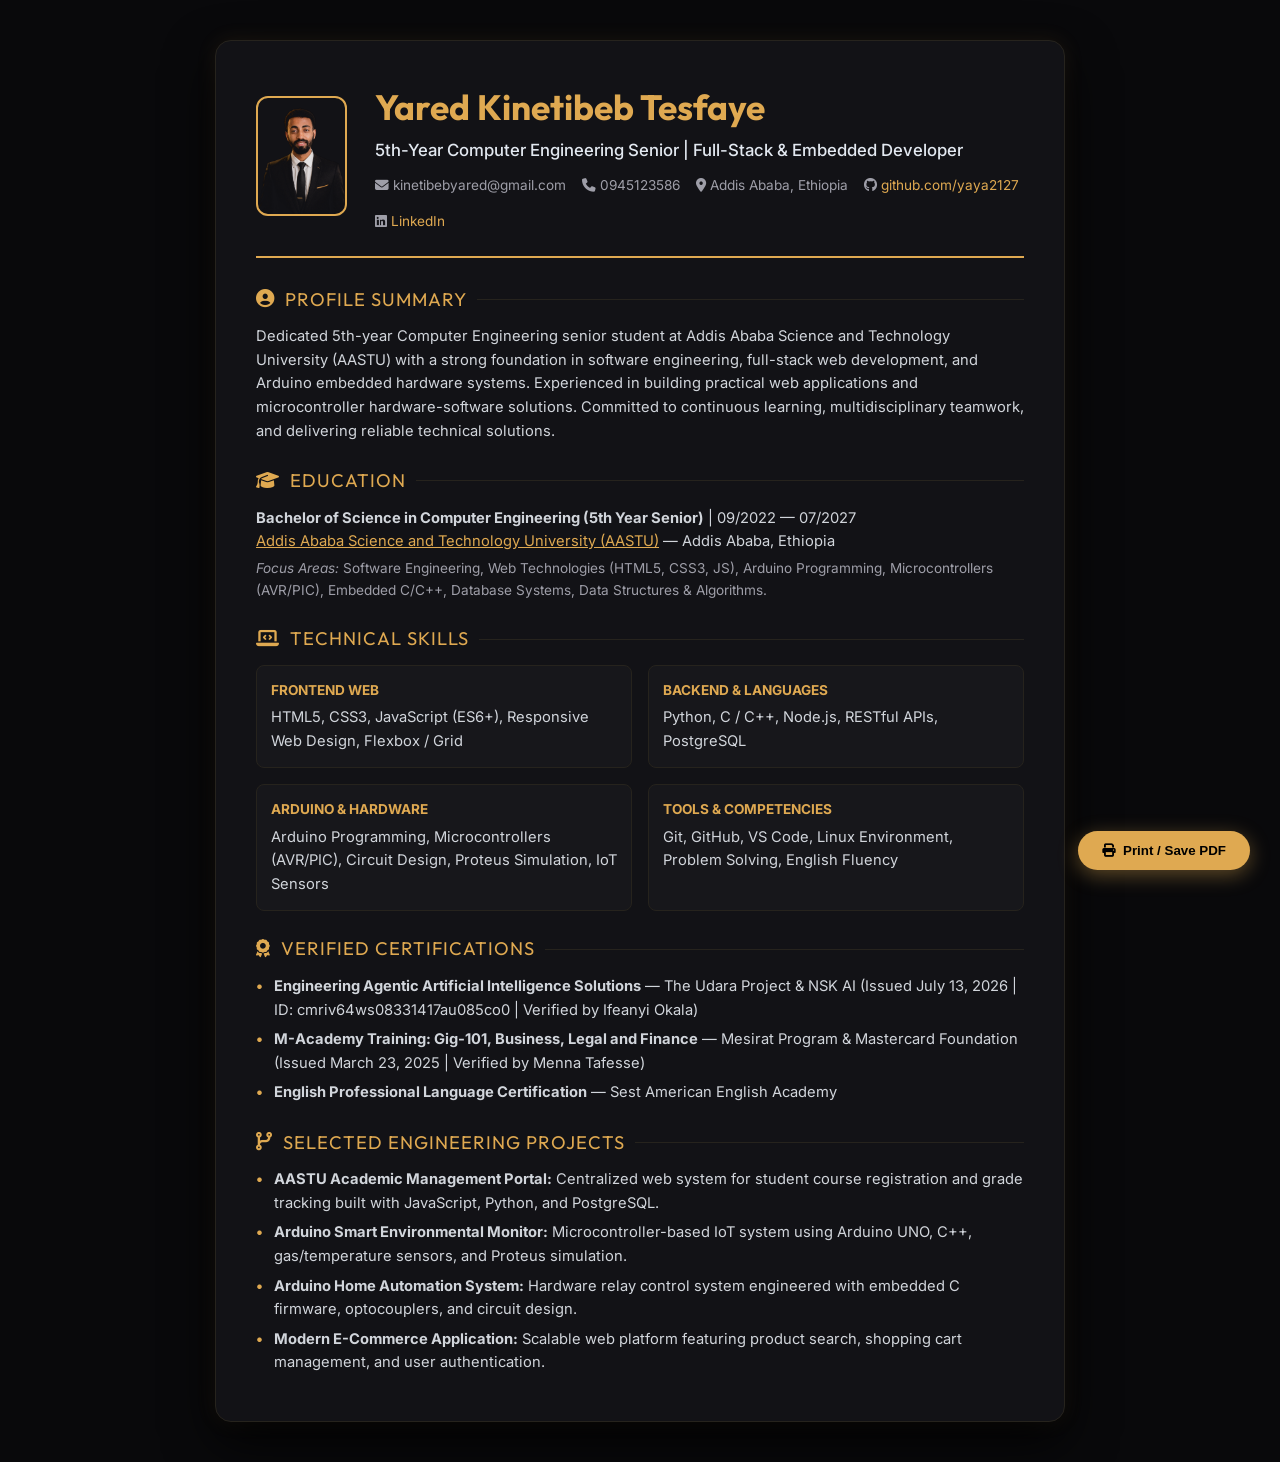
==== assets/docs/Yared_Kinetibeb_CV.html @ 92444320 "Initial commit" ====
<!DOCTYPE html>
<html lang="en">
<head>
  <meta charset="UTF-8">
  <meta name="viewport" content="width=device-width, initial-scale=1.0">
  <title>Curriculum Vitae - Yared Kinetibeb Tesfaye</title>
  <link rel="preconnect" href="https://fonts.googleapis.com">
  <link rel="preconnect" href="https://fonts.gstatic.com" crossorigin>
  <link href="https://fonts.googleapis.com/css2?family=Inter:wght@300;400;500;600;700&family=Outfit:wght@500;600;700;800&display=swap" rel="stylesheet">
  <link rel="stylesheet" href="https://cdnjs.cloudflare.com/ajax/libs/font-awesome/6.5.1/css/all.min.css">
  <style>
    :root {
      --bg: #09090b;
      --card-bg: #121216;
      --gold: #dfa951;
      --gold-dark: #b8860b;
      --text: #f4f4f7;
      --text-muted: #9e9ea8;
      --border: #26231d;
    }
    *, *::before, *::after { box-sizing: border-box; margin: 0; padding: 0; }
    body {
      background: var(--bg);
      color: var(--text);
      font-family: 'Inter', sans-serif;
      line-height: 1.5;
      padding: 40px 20px;
    }
    .cv-container {
      max-width: 850px;
      margin: 0 auto;
      background: var(--card-bg);
      border: 1px solid var(--border);
      border-radius: 16px;
      padding: 40px;
      box-shadow: 0 20px 50px rgba(0,0,0,0.8), 0 0 20px rgba(223,169,81,0.1);
    }
    .header {
      display: flex;
      align-items: center;
      gap: 28px;
      padding-bottom: 24px;
      border-bottom: 2px solid var(--gold);
      margin-bottom: 28px;
    }
    .portrait {
      width: 100px;
      height: 120px;
      border-radius: 12px;
      object-fit: cover;
      border: 2px solid var(--gold);
    }
    .header-info h1 {
      font-family: 'Outfit', sans-serif;
      font-size: 2.2rem;
      color: var(--gold);
      margin-bottom: 4px;
    }
    .header-info h2 {
      font-size: 1.05rem;
      color: #e2e8f0;
      font-weight: 500;
      margin-bottom: 12px;
    }
    .contact-line {
      display: flex;
      flex-wrap: wrap;
      gap: 16px;
      font-size: 0.85rem;
      color: var(--text-muted);
    }
    .contact-line a { color: var(--gold); text-decoration: none; }
    .section-title {
      font-family: 'Outfit', sans-serif;
      font-size: 1.15rem;
      color: var(--gold);
      text-transform: uppercase;
      letter-spacing: 1px;
      margin: 24px 0 12px;
      display: flex;
      align-items: center;
      gap: 10px;
    }
    .section-title::after {
      content: '';
      flex-grow: 1;
      height: 1px;
      background: var(--border);
    }
    p, li { font-size: 0.92rem; color: #d1d5db; line-height: 1.6; }
    ul { list-style: none; }
    ul li { position: relative; padding-left: 18px; margin-bottom: 6px; }
    ul li::before {
      content: '•';
      color: var(--gold);
      position: absolute;
      left: 0;
      font-weight: bold;
    }
    .skills-grid {
      display: grid;
      grid-template-columns: repeat(2, 1fr);
      gap: 16px;
    }
    .skill-box {
      background: rgba(255,255,255,0.02);
      border: 1px solid var(--border);
      border-radius: 8px;
      padding: 14px;
    }
    .skill-box h4 { font-size: 0.85rem; color: var(--gold); margin-bottom: 6px; text-transform: uppercase; }
    .print-btn {
      position: fixed;
      bottom: 30px;
      right: 30px;
      background: var(--gold);
      color: #000;
      font-weight: 700;
      padding: 12px 24px;
      border-radius: 50px;
      border: none;
      cursor: pointer;
      box-shadow: 0 5px 20px rgba(223,169,81,0.4);
      display: flex;
      align-items: center;
      gap: 8px;
    }
    @media print {
      body { background: #fff; color: #000; padding: 0; }
      .cv-container { border: none; box-shadow: none; padding: 0; max-width: 100%; background: #fff; }
      .header-info h1, .section-title, .contact-line a, .skill-box h4 { color: #b8860b !important; }
      p, li { color: #1a202c !important; }
      .print-btn { display: none; }
      .skill-box { border-color: #ddd; background: #f9f9f9; }
    }
  </style>
</head>
<body>

  <button class="print-btn" onclick="window.print()"><i class="fas fa-print"></i> Print / Save PDF</button>

  <div class="cv-container">
    <div class="header">
      <img src="../images/profile.png" alt="Yared Kinetibeb" class="portrait">
      <div class="header-info">
        <h1>Yared Kinetibeb Tesfaye</h1>
        <h2>5th-Year Computer Engineering Senior | Full-Stack & Embedded Developer</h2>
        <div class="contact-line">
          <span><i class="fas fa-envelope"></i> kinetibebyared@gmail.com</span>
          <span><i class="fas fa-phone"></i> 0945123586</span>
          <span><i class="fas fa-map-marker-alt"></i> Addis Ababa, Ethiopia</span>
          <span><i class="fab fa-github"></i> <a href="https://github.com/yaya2127" target="_blank">github.com/yaya2127</a></span>
          <span><i class="fab fa-linkedin"></i> <a href="https://www.linkedin.com/in/yared-kinetibeb-3b788b350/" target="_blank">LinkedIn</a></span>
        </div>
      </div>
    </div>

    <div class="section-title"><i class="fas fa-user-circle"></i> Profile Summary</div>
    <p>
      Dedicated 5th-year Computer Engineering senior student at Addis Ababa Science and Technology University (AASTU) with a strong foundation in software engineering, full-stack web development, and Arduino embedded hardware systems. Experienced in building practical web applications and microcontroller hardware-software solutions. Committed to continuous learning, multidisciplinary teamwork, and delivering reliable technical solutions.
    </p>

    <div class="section-title"><i class="fas fa-graduation-cap"></i> Education</div>
    <p><strong>Bachelor of Science in Computer Engineering (5th Year Senior)</strong> | 09/2022 — 07/2027</p>
    <p><a href="https://www.aastu.edu.et/" target="_blank" style="color:var(--gold);">Addis Ababa Science and Technology University (AASTU)</a> — Addis Ababa, Ethiopia</p>
    <p style="font-size:0.85rem; color:var(--text-muted); margin-top:4px;">
      <em>Focus Areas:</em> Software Engineering, Web Technologies (HTML5, CSS3, JS), Arduino Programming, Microcontrollers (AVR/PIC), Embedded C/C++, Database Systems, Data Structures & Algorithms.
    </p>

    <div class="section-title"><i class="fas fa-laptop-code"></i> Technical Skills</div>
    <div class="skills-grid">
      <div class="skill-box">
        <h4>Frontend Web</h4>
        <p>HTML5, CSS3, JavaScript (ES6+), Responsive Web Design, Flexbox / Grid</p>
      </div>
      <div class="skill-box">
        <h4>Backend & Languages</h4>
        <p>Python, C / C++, Node.js, RESTful APIs, PostgreSQL</p>
      </div>
      <div class="skill-box">
        <h4>Arduino & Hardware</h4>
        <p>Arduino Programming, Microcontrollers (AVR/PIC), Circuit Design, Proteus Simulation, IoT Sensors</p>
      </div>
      <div class="skill-box">
        <h4>Tools & Competencies</h4>
        <p>Git, GitHub, VS Code, Linux Environment, Problem Solving, English Fluency</p>
      </div>
    </div>

    <div class="section-title"><i class="fas fa-award"></i> Verified Certifications</div>
    <ul>
      <li><strong>Engineering Agentic Artificial Intelligence Solutions</strong> — The Udara Project & NSK AI (Issued July 13, 2026 | ID: cmriv64ws08331417au085co0 | Verified by Ifeanyi Okala)</li>
      <li><strong>M-Academy Training: Gig-101, Business, Legal and Finance</strong> — Mesirat Program & Mastercard Foundation (Issued March 23, 2025 | Verified by Menna Tafesse)</li>
      <li><strong>English Professional Language Certification</strong> — Sest American English Academy</li>
    </ul>

    <div class="section-title"><i class="fas fa-code-branch"></i> Selected Engineering Projects</div>
    <ul>
      <li><strong>AASTU Academic Management Portal:</strong> Centralized web system for student course registration and grade tracking built with JavaScript, Python, and PostgreSQL.</li>
      <li><strong>Arduino Smart Environmental Monitor:</strong> Microcontroller-based IoT system using Arduino UNO, C++, gas/temperature sensors, and Proteus simulation.</li>
      <li><strong>Arduino Home Automation System:</strong> Hardware relay control system engineered with embedded C firmware, optocouplers, and circuit design.</li>
      <li><strong>Modern E-Commerce Application:</strong> Scalable web platform featuring product search, shopping cart management, and user authentication.</li>
    </ul>
  </div>

</body>
</html>
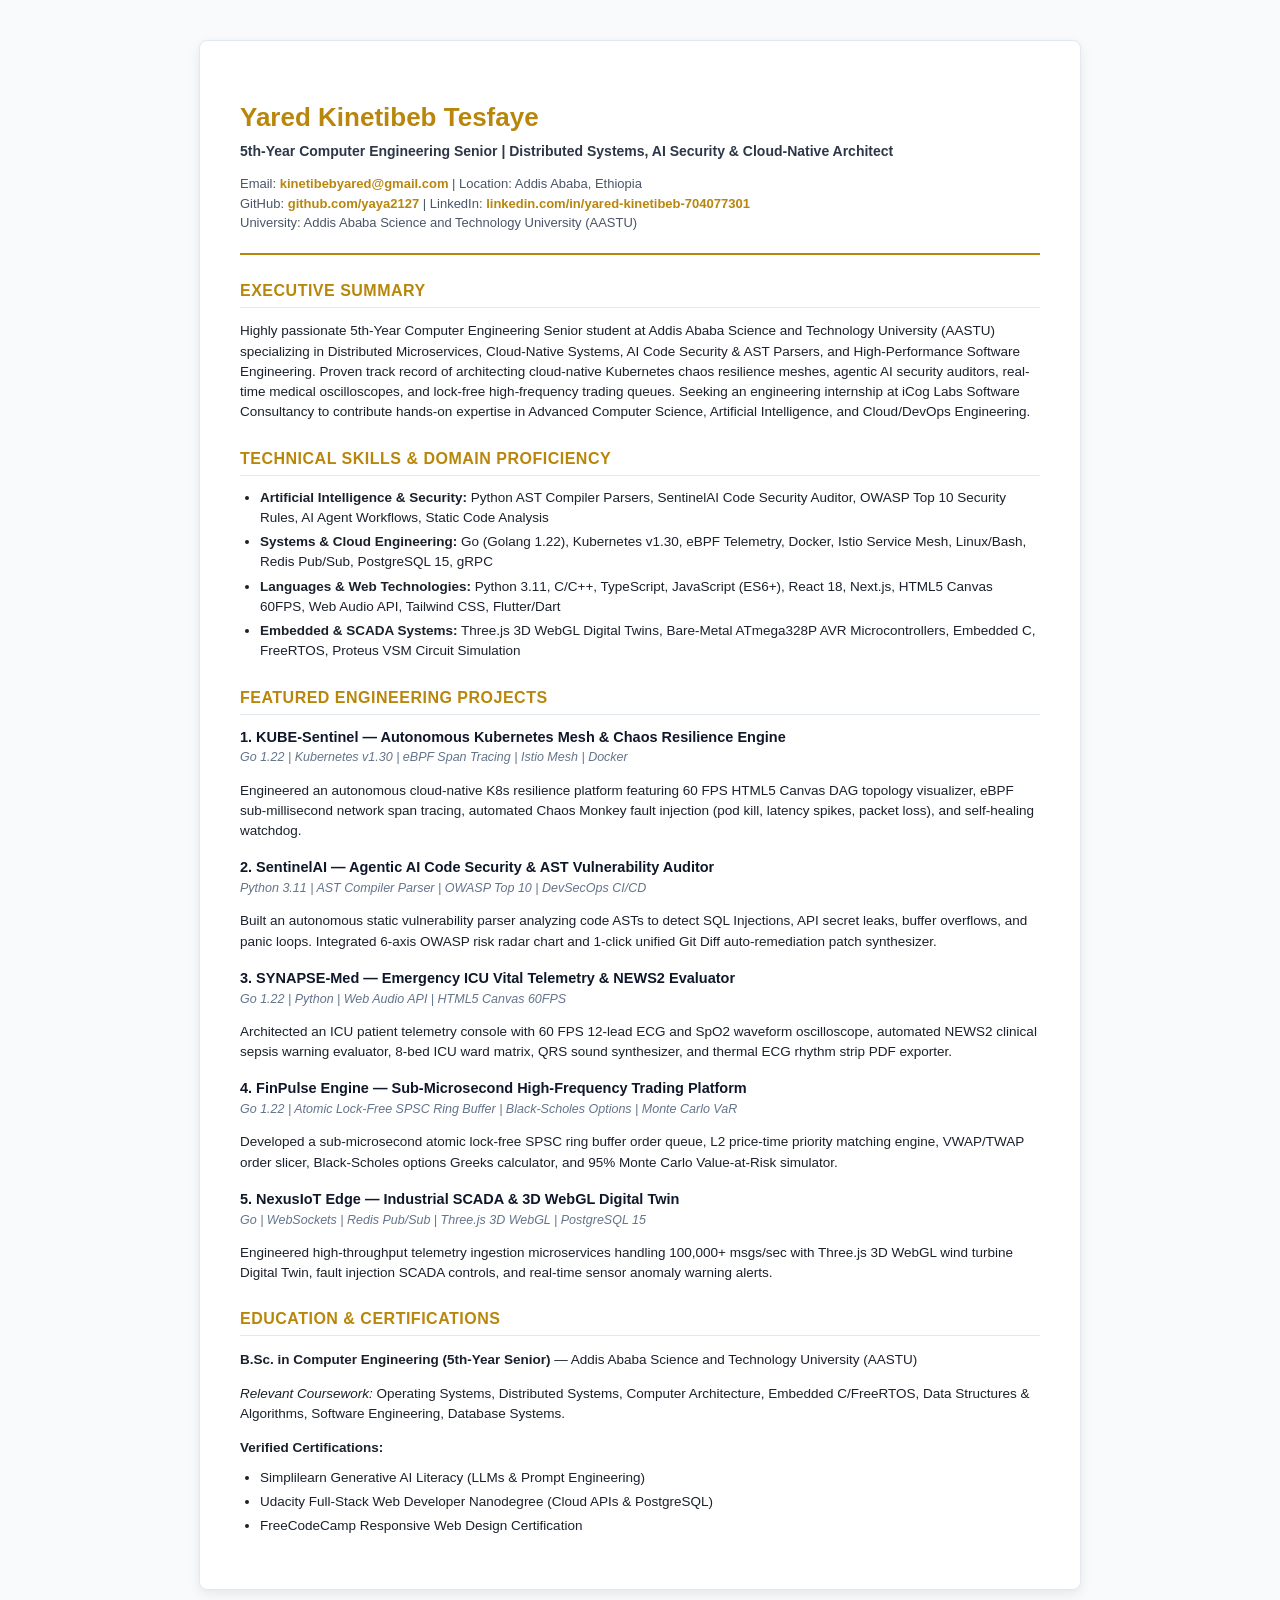
==== commit e9b15326: "feat(cv): update PDF & HTML resume tailored for iCog Labs Software Consultancy internship applicatio" ====
--- a/assets/docs/Yared_Kinetibeb_CV.html
+++ b/assets/docs/Yared_Kinetibeb_CV.html
@@ -2,206 +2,87 @@
 <html lang="en">
 <head>
   <meta charset="UTF-8">
-  <meta name="viewport" content="width=device-width, initial-scale=1.0">
-  <title>Curriculum Vitae - Yared Kinetibeb Tesfaye</title>
-  <link rel="preconnect" href="https://fonts.googleapis.com">
-  <link rel="preconnect" href="https://fonts.gstatic.com" crossorigin>
-  <link href="https://fonts.googleapis.com/css2?family=Inter:wght@300;400;500;600;700&family=Outfit:wght@500;600;700;800&display=swap" rel="stylesheet">
-  <link rel="stylesheet" href="https://cdnjs.cloudflare.com/ajax/libs/font-awesome/6.5.1/css/all.min.css">
+  <title>Yared Kinetibeb Tesfaye — Curriculum Vitae</title>
   <style>
-    :root {
-      --bg: #09090b;
-      --card-bg: #121216;
-      --gold: #dfa951;
-      --gold-dark: #b8860b;
-      --text: #f4f4f7;
-      --text-muted: #9e9ea8;
-      --border: #26231d;
-    }
-    *, *::before, *::after { box-sizing: border-box; margin: 0; padding: 0; }
-    body {
-      background: var(--bg);
-      color: var(--text);
-      font-family: 'Inter', sans-serif;
-      line-height: 1.5;
-      padding: 40px 20px;
-    }
-    .cv-container {
-      max-width: 850px;
-      margin: 0 auto;
-      background: var(--card-bg);
-      border: 1px solid var(--border);
-      border-radius: 16px;
-      padding: 40px;
-      box-shadow: 0 20px 50px rgba(0,0,0,0.8), 0 0 20px rgba(223,169,81,0.1);
-    }
-    .header {
-      display: flex;
-      align-items: center;
-      gap: 28px;
-      padding-bottom: 24px;
-      border-bottom: 2px solid var(--gold);
-      margin-bottom: 28px;
-    }
-    .portrait {
-      width: 100px;
-      height: 120px;
-      border-radius: 12px;
-      object-fit: cover;
-      border: 2px solid var(--gold);
-    }
-    .header-info h1 {
-      font-family: 'Outfit', sans-serif;
-      font-size: 2.2rem;
-      color: var(--gold);
-      margin-bottom: 4px;
-    }
-    .header-info h2 {
-      font-size: 1.05rem;
-      color: #e2e8f0;
-      font-weight: 500;
-      margin-bottom: 12px;
-    }
-    .contact-line {
-      display: flex;
-      flex-wrap: wrap;
-      gap: 16px;
-      font-size: 0.85rem;
-      color: var(--text-muted);
-    }
-    .contact-line a { color: var(--gold); text-decoration: none; }
-    .section-title {
-      font-family: 'Outfit', sans-serif;
-      font-size: 1.15rem;
-      color: var(--gold);
-      text-transform: uppercase;
-      letter-spacing: 1px;
-      margin: 24px 0 12px;
-      display: flex;
-      align-items: center;
-      gap: 10px;
-    }
-    .section-title::after {
-      content: '';
-      flex-grow: 1;
-      height: 1px;
-      background: var(--border);
-    }
-    p, li { font-size: 0.92rem; color: #d1d5db; line-height: 1.6; }
-    ul { list-style: none; }
-    ul li { position: relative; padding-left: 18px; margin-bottom: 6px; }
-    ul li::before {
-      content: '•';
-      color: var(--gold);
-      position: absolute;
-      left: 0;
-      font-weight: bold;
-    }
-    .skills-grid {
-      display: grid;
-      grid-template-columns: repeat(2, 1fr);
-      gap: 16px;
-    }
-    .skill-box {
-      background: rgba(255,255,255,0.02);
-      border: 1px solid var(--border);
-      border-radius: 8px;
-      padding: 14px;
-    }
-    .skill-box h4 { font-size: 0.85rem; color: var(--gold); margin-bottom: 6px; text-transform: uppercase; }
-    .print-btn {
-      position: fixed;
-      bottom: 30px;
-      right: 30px;
-      background: var(--gold);
-      color: #000;
-      font-weight: 700;
-      padding: 12px 24px;
-      border-radius: 50px;
-      border: none;
-      cursor: pointer;
-      box-shadow: 0 5px 20px rgba(223,169,81,0.4);
-      display: flex;
-      align-items: center;
-      gap: 8px;
-    }
-    @media print {
-      body { background: #fff; color: #000; padding: 0; }
-      .cv-container { border: none; box-shadow: none; padding: 0; max-width: 100%; background: #fff; }
-      .header-info h1, .section-title, .contact-line a, .skill-box h4 { color: #b8860b !important; }
-      p, li { color: #1a202c !important; }
-      .print-btn { display: none; }
-      .skill-box { border-color: #ddd; background: #f9f9f9; }
-    }
+    body { font-family: 'Helvetica Neue', Helvetica, Arial, sans-serif; margin: 40px; color: #1a202c; line-height: 1.5; background: #f8fafc; }
+    .cv-container { max-width: 800px; margin: 0 auto; background: #ffffff; padding: 40px; border-radius: 8px; box-shadow: 0 4px 12px rgba(0,0,0,0.08); border: 1px solid #e2e8f0; }
+    h1 { color: #b8860b; margin-bottom: 4px; font-size: 26px; }
+    .subtitle { font-size: 14px; font-weight: bold; color: #2d3748; margin-bottom: 12px; }
+    .contact-info { font-size: 13px; color: #4a5568; margin-bottom: 20px; }
+    .contact-info a { color: #b8860b; text-decoration: none; font-weight: bold; }
+    hr { border: none; height: 2px; background: #b8860b; margin: 20px 0; }
+    h2 { color: #b8860b; font-size: 16px; border-bottom: 1px solid #e2e8f0; padding-bottom: 4px; margin-top: 24px; margin-bottom: 12px; text-transform: uppercase; letter-spacing: 0.5px; }
+    p { font-size: 13.5px; margin-bottom: 10px; }
+    ul { margin: 6px 0 12px 20px; padding: 0; font-size: 13.5px; }
+    li { margin-bottom: 4px; }
+    .project-item { margin-bottom: 16px; }
+    .project-title { font-weight: bold; font-size: 14.5px; color: #0f172a; }
+    .project-tech { font-style: italic; color: #64748b; font-size: 12.5px; }
   </style>
 </head>
 <body>
+  <div class="cv-container">
+    <h1>Yared Kinetibeb Tesfaye</h1>
+    <div class="subtitle">5th-Year Computer Engineering Senior | Distributed Systems, AI Security & Cloud-Native Architect</div>
+    <div class="contact-info">
+      Email: <a href="mailto:kinetibebyared@gmail.com">kinetibebyared@gmail.com</a> | Location: Addis Ababa, Ethiopia<br>
+      GitHub: <a href="https://github.com/yaya2127" target="_blank">github.com/yaya2127</a> | LinkedIn: <a href="https://www.linkedin.com/in/yared-kinetibeb-704077301/" target="_blank">linkedin.com/in/yared-kinetibeb-704077301</a><br>
+      University: Addis Ababa Science and Technology University (AASTU)
+    </div>
+    
+    <hr>
+    
+    <h2>Executive Summary</h2>
+    <p>Highly passionate 5th-Year Computer Engineering Senior student at Addis Ababa Science and Technology University (AASTU) specializing in Distributed Microservices, Cloud-Native Systems, AI Code Security & AST Parsers, and High-Performance Software Engineering. Proven track record of architecting cloud-native Kubernetes chaos resilience meshes, agentic AI security auditors, real-time medical oscilloscopes, and lock-free high-frequency trading queues. Seeking an engineering internship at iCog Labs Software Consultancy to contribute hands-on expertise in Advanced Computer Science, Artificial Intelligence, and Cloud/DevOps Engineering.</p>
+    
+    <h2>Technical Skills & Domain Proficiency</h2>
+    <ul>
+      <li><strong>Artificial Intelligence & Security:</strong> Python AST Compiler Parsers, SentinelAI Code Security Auditor, OWASP Top 10 Security Rules, AI Agent Workflows, Static Code Analysis</li>
+      <li><strong>Systems & Cloud Engineering:</strong> Go (Golang 1.22), Kubernetes v1.30, eBPF Telemetry, Docker, Istio Service Mesh, Linux/Bash, Redis Pub/Sub, PostgreSQL 15, gRPC</li>
+      <li><strong>Languages & Web Technologies:</strong> Python 3.11, C/C++, TypeScript, JavaScript (ES6+), React 18, Next.js, HTML5 Canvas 60FPS, Web Audio API, Tailwind CSS, Flutter/Dart</li>
+      <li><strong>Embedded & SCADA Systems:</strong> Three.js 3D WebGL Digital Twins, Bare-Metal ATmega328P AVR Microcontrollers, Embedded C, FreeRTOS, Proteus VSM Circuit Simulation</li>
+    </ul>
 
-  <button class="print-btn" onclick="window.print()"><i class="fas fa-print"></i> Print / Save PDF</button>
-
-  <div class="cv-container">
-    <div class="header">
-      <img src="../images/profile.png" alt="Yared Kinetibeb" class="portrait">
-      <div class="header-info">
-        <h1>Yared Kinetibeb Tesfaye</h1>
-        <h2>5th-Year Computer Engineering Senior | Full-Stack & Embedded Developer</h2>
-        <div class="contact-line">
-          <span><i class="fas fa-envelope"></i> kinetibebyared@gmail.com</span>
-          <span><i class="fas fa-phone"></i> 0945123586</span>
-          <span><i class="fas fa-map-marker-alt"></i> Addis Ababa, Ethiopia</span>
-          <span><i class="fab fa-github"></i> <a href="https://github.com/yaya2127" target="_blank">github.com/yaya2127</a></span>
-          <span><i class="fab fa-linkedin"></i> <a href="https://www.linkedin.com/in/yared-kinetibeb-3b788b350/" target="_blank">LinkedIn</a></span>
-        </div>
-      </div>
+    <h2>Featured Engineering Projects</h2>
+    <div class="project-item">
+      <div class="project-title">1. KUBE-Sentinel — Autonomous Kubernetes Mesh & Chaos Resilience Engine</div>
+      <div class="project-tech">Go 1.22 | Kubernetes v1.30 | eBPF Span Tracing | Istio Mesh | Docker</div>
+      <p>Engineered an autonomous cloud-native K8s resilience platform featuring 60 FPS HTML5 Canvas DAG topology visualizer, eBPF sub-millisecond network span tracing, automated Chaos Monkey fault injection (pod kill, latency spikes, packet loss), and self-healing watchdog.</p>
     </div>
 
-    <div class="section-title"><i class="fas fa-user-circle"></i> Profile Summary</div>
-    <p>
-      Dedicated 5th-year Computer Engineering senior student at Addis Ababa Science and Technology University (AASTU) with a strong foundation in software engineering, full-stack web development, and Arduino embedded hardware systems. Experienced in building practical web applications and microcontroller hardware-software solutions. Committed to continuous learning, multidisciplinary teamwork, and delivering reliable technical solutions.
-    </p>
-
-    <div class="section-title"><i class="fas fa-graduation-cap"></i> Education</div>
-    <p><strong>Bachelor of Science in Computer Engineering (5th Year Senior)</strong> | 09/2022 — 07/2027</p>
-    <p><a href="https://www.aastu.edu.et/" target="_blank" style="color:var(--gold);">Addis Ababa Science and Technology University (AASTU)</a> — Addis Ababa, Ethiopia</p>
-    <p style="font-size:0.85rem; color:var(--text-muted); margin-top:4px;">
-      <em>Focus Areas:</em> Software Engineering, Web Technologies (HTML5, CSS3, JS), Arduino Programming, Microcontrollers (AVR/PIC), Embedded C/C++, Database Systems, Data Structures & Algorithms.
-    </p>
-
-    <div class="section-title"><i class="fas fa-laptop-code"></i> Technical Skills</div>
-    <div class="skills-grid">
-      <div class="skill-box">
-        <h4>Frontend Web</h4>
-        <p>HTML5, CSS3, JavaScript (ES6+), Responsive Web Design, Flexbox / Grid</p>
-      </div>
-      <div class="skill-box">
-        <h4>Backend & Languages</h4>
-        <p>Python, C / C++, Node.js, RESTful APIs, PostgreSQL</p>
-      </div>
-      <div class="skill-box">
-        <h4>Arduino & Hardware</h4>
-        <p>Arduino Programming, Microcontrollers (AVR/PIC), Circuit Design, Proteus Simulation, IoT Sensors</p>
-      </div>
-      <div class="skill-box">
-        <h4>Tools & Competencies</h4>
-        <p>Git, GitHub, VS Code, Linux Environment, Problem Solving, English Fluency</p>
-      </div>
+    <div class="project-item">
+      <div class="project-title">2. SentinelAI — Agentic AI Code Security & AST Vulnerability Auditor</div>
+      <div class="project-tech">Python 3.11 | AST Compiler Parser | OWASP Top 10 | DevSecOps CI/CD</div>
+      <p>Built an autonomous static vulnerability parser analyzing code ASTs to detect SQL Injections, API secret leaks, buffer overflows, and panic loops. Integrated 6-axis OWASP risk radar chart and 1-click unified Git Diff auto-remediation patch synthesizer.</p>
     </div>
 
-    <div class="section-title"><i class="fas fa-award"></i> Verified Certifications</div>
+    <div class="project-item">
+      <div class="project-title">3. SYNAPSE-Med — Emergency ICU Vital Telemetry & NEWS2 Evaluator</div>
+      <div class="project-tech">Go 1.22 | Python | Web Audio API | HTML5 Canvas 60FPS</div>
+      <p>Architected an ICU patient telemetry console with 60 FPS 12-lead ECG and SpO2 waveform oscilloscope, automated NEWS2 clinical sepsis warning evaluator, 8-bed ICU ward matrix, QRS sound synthesizer, and thermal ECG rhythm strip PDF exporter.</p>
+    </div>
+
+    <div class="project-item">
+      <div class="project-title">4. FinPulse Engine — Sub-Microsecond High-Frequency Trading Platform</div>
+      <div class="project-tech">Go 1.22 | Atomic Lock-Free SPSC Ring Buffer | Black-Scholes Options | Monte Carlo VaR</div>
+      <p>Developed a sub-microsecond atomic lock-free SPSC ring buffer order queue, L2 price-time priority matching engine, VWAP/TWAP order slicer, Black-Scholes options Greeks calculator, and 95% Monte Carlo Value-at-Risk simulator.</p>
+    </div>
+
+    <div class="project-item">
+      <div class="project-title">5. NexusIoT Edge — Industrial SCADA & 3D WebGL Digital Twin</div>
+      <div class="project-tech">Go | WebSockets | Redis Pub/Sub | Three.js 3D WebGL | PostgreSQL 15</div>
+      <p>Engineered high-throughput telemetry ingestion microservices handling 100,000+ msgs/sec with Three.js 3D WebGL wind turbine Digital Twin, fault injection SCADA controls, and real-time sensor anomaly warning alerts.</p>
+    </div>
+
+    <h2>Education & Certifications</h2>
+    <p><strong>B.Sc. in Computer Engineering (5th-Year Senior)</strong> — Addis Ababa Science and Technology University (AASTU)</p>
+    <p><em>Relevant Coursework:</em> Operating Systems, Distributed Systems, Computer Architecture, Embedded C/FreeRTOS, Data Structures & Algorithms, Software Engineering, Database Systems.</p>
+    <p><strong>Verified Certifications:</strong></p>
     <ul>
-      <li><strong>Engineering Agentic Artificial Intelligence Solutions</strong> — The Udara Project & NSK AI (Issued July 13, 2026 | ID: cmriv64ws08331417au085co0 | Verified by Ifeanyi Okala)</li>
-      <li><strong>M-Academy Training: Gig-101, Business, Legal and Finance</strong> — Mesirat Program & Mastercard Foundation (Issued March 23, 2025 | Verified by Menna Tafesse)</li>
-      <li><strong>English Professional Language Certification</strong> — Sest American English Academy</li>
-    </ul>
-
-    <div class="section-title"><i class="fas fa-code-branch"></i> Selected Engineering Projects</div>
-    <ul>
-      <li><strong>AASTU Academic Management Portal:</strong> Centralized web system for student course registration and grade tracking built with JavaScript, Python, and PostgreSQL.</li>
-      <li><strong>Arduino Smart Environmental Monitor:</strong> Microcontroller-based IoT system using Arduino UNO, C++, gas/temperature sensors, and Proteus simulation.</li>
-      <li><strong>Arduino Home Automation System:</strong> Hardware relay control system engineered with embedded C firmware, optocouplers, and circuit design.</li>
-      <li><strong>Modern E-Commerce Application:</strong> Scalable web platform featuring product search, shopping cart management, and user authentication.</li>
+      <li>Simplilearn Generative AI Literacy (LLMs & Prompt Engineering)</li>
+      <li>Udacity Full-Stack Web Developer Nanodegree (Cloud APIs & PostgreSQL)</li>
+      <li>FreeCodeCamp Responsive Web Design Certification</li>
     </ul>
   </div>
-
 </body>
 </html>
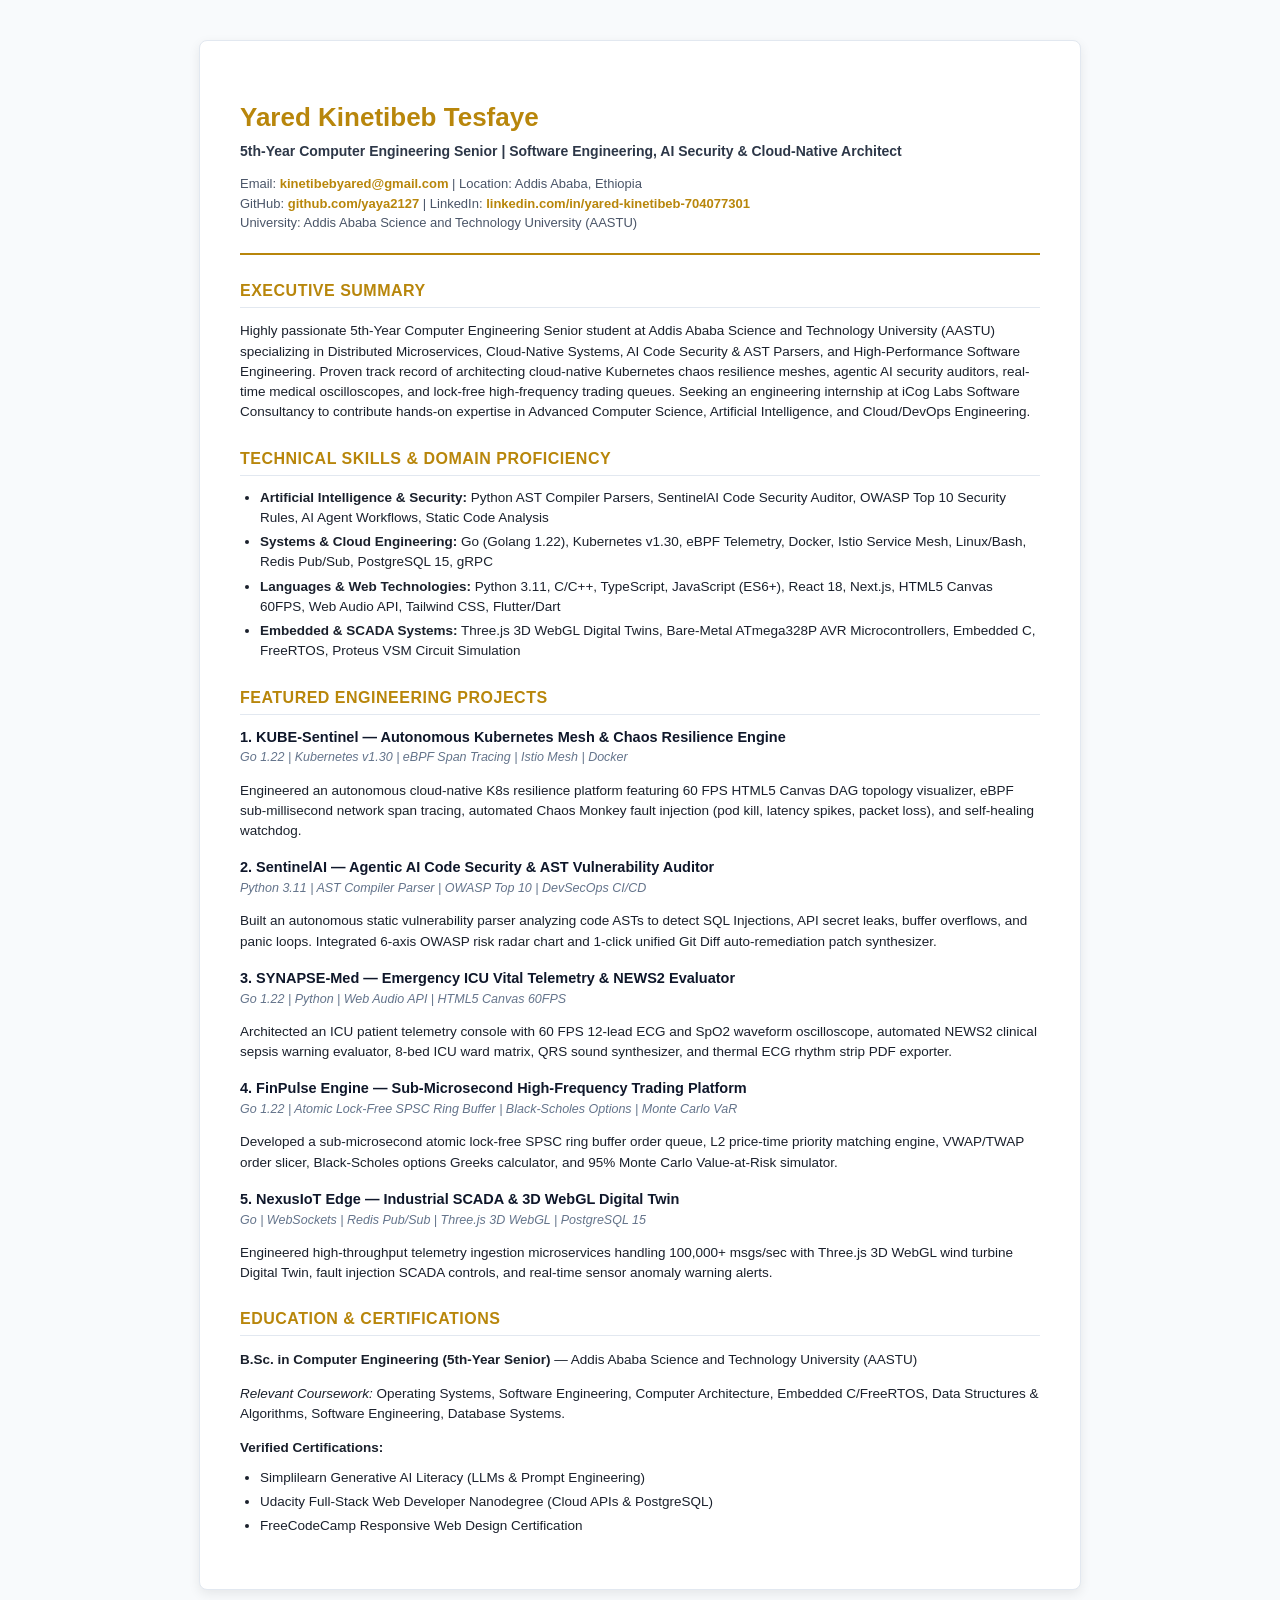
==== commit 40038b72: "fix(header): simplify profile header title to Full-Stack Software Engineer & Computer Engineering Se" ====
--- a/assets/docs/Yared_Kinetibeb_CV.html
+++ b/assets/docs/Yared_Kinetibeb_CV.html
@@ -23,7 +23,7 @@
 <body>
   <div class="cv-container">
     <h1>Yared Kinetibeb Tesfaye</h1>
-    <div class="subtitle">5th-Year Computer Engineering Senior | Distributed Systems, AI Security & Cloud-Native Architect</div>
+    <div class="subtitle">5th-Year Computer Engineering Senior | Software Engineering, AI Security & Cloud-Native Architect</div>
     <div class="contact-info">
       Email: <a href="mailto:kinetibebyared@gmail.com">kinetibebyared@gmail.com</a> | Location: Addis Ababa, Ethiopia<br>
       GitHub: <a href="https://github.com/yaya2127" target="_blank">github.com/yaya2127</a> | LinkedIn: <a href="https://www.linkedin.com/in/yared-kinetibeb-704077301/" target="_blank">linkedin.com/in/yared-kinetibeb-704077301</a><br>
@@ -76,7 +76,7 @@
 
     <h2>Education & Certifications</h2>
     <p><strong>B.Sc. in Computer Engineering (5th-Year Senior)</strong> — Addis Ababa Science and Technology University (AASTU)</p>
-    <p><em>Relevant Coursework:</em> Operating Systems, Distributed Systems, Computer Architecture, Embedded C/FreeRTOS, Data Structures & Algorithms, Software Engineering, Database Systems.</p>
+    <p><em>Relevant Coursework:</em> Operating Systems, Software Engineering, Computer Architecture, Embedded C/FreeRTOS, Data Structures & Algorithms, Software Engineering, Database Systems.</p>
     <p><strong>Verified Certifications:</strong></p>
     <ul>
       <li>Simplilearn Generative AI Literacy (LLMs & Prompt Engineering)</li>
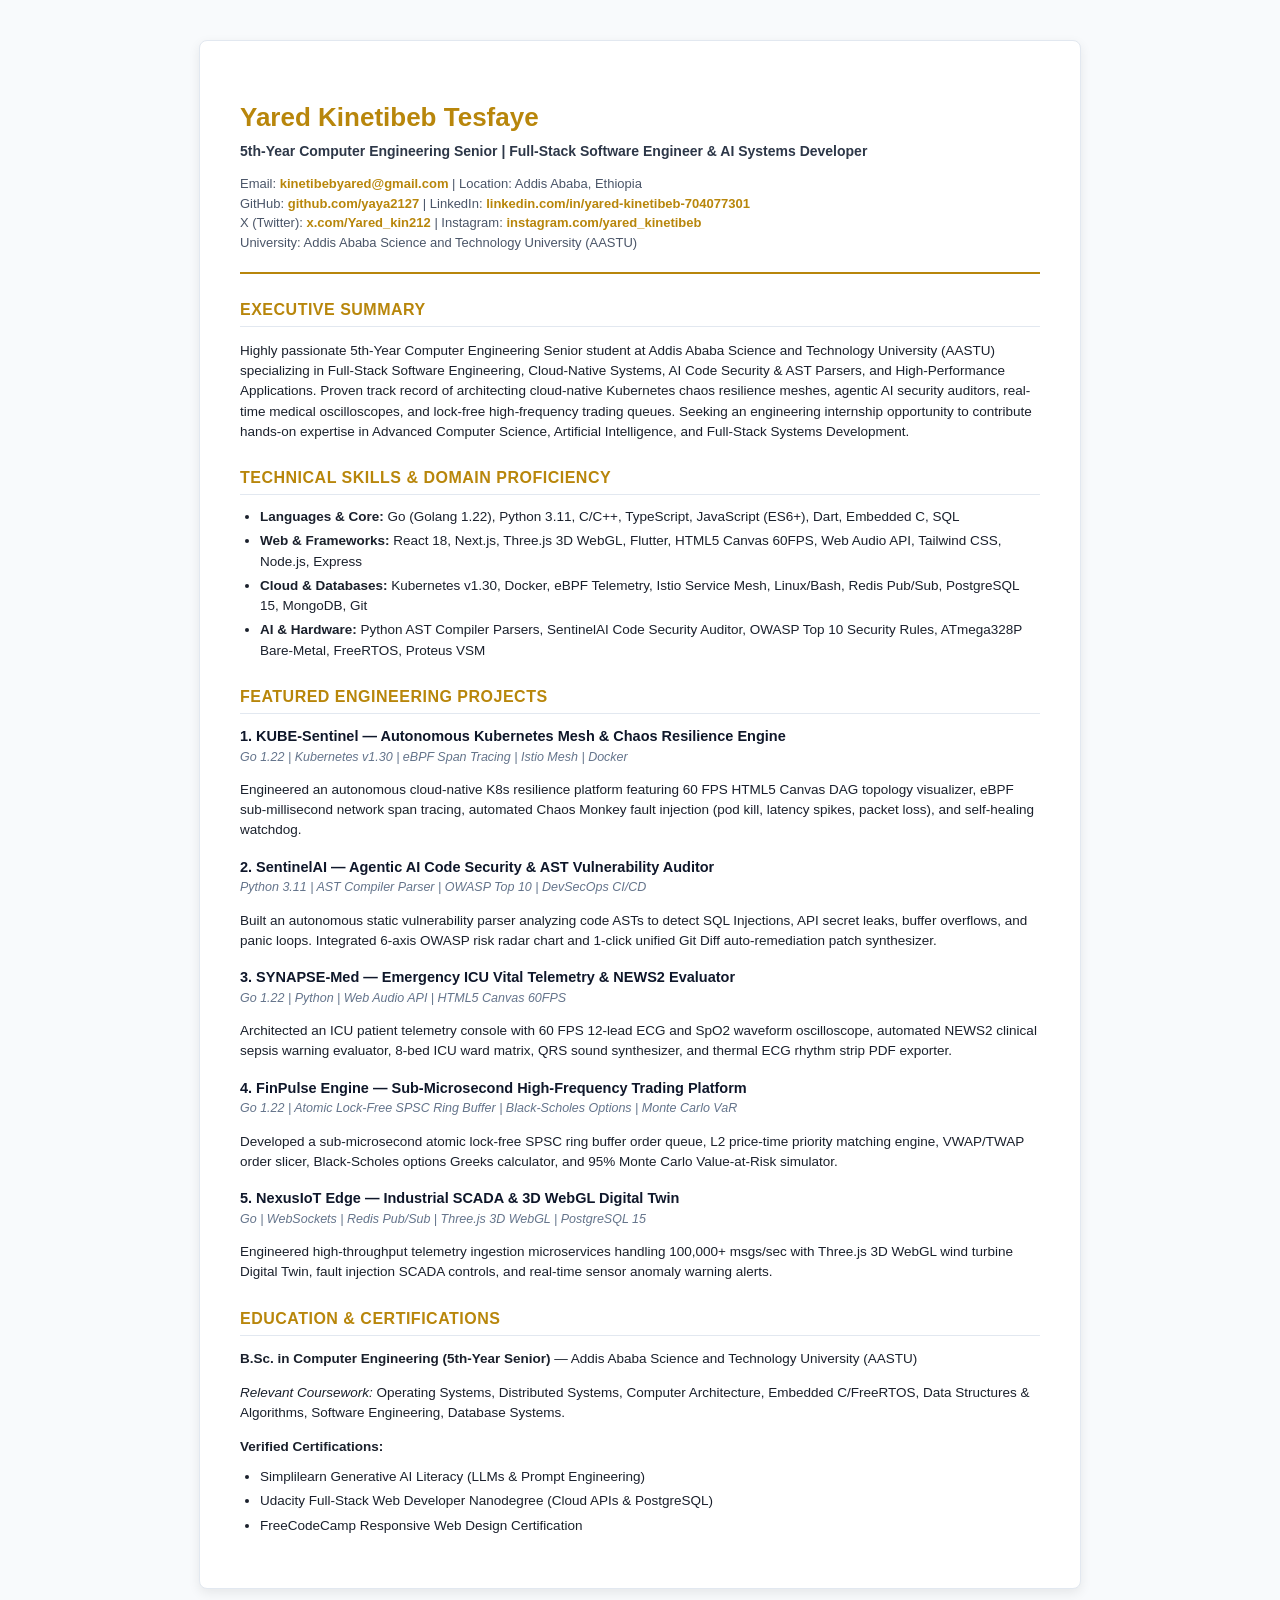
==== commit f0fdc1a4: "feat(profile): final sync of portfolio, resume PDF & HTML with X, IG, and zero GPA references" ====
--- a/assets/docs/Yared_Kinetibeb_CV.html
+++ b/assets/docs/Yared_Kinetibeb_CV.html
@@ -23,24 +23,25 @@
 <body>
   <div class="cv-container">
     <h1>Yared Kinetibeb Tesfaye</h1>
-    <div class="subtitle">5th-Year Computer Engineering Senior | Software Engineering, AI Security & Cloud-Native Architect</div>
+    <div class="subtitle">5th-Year Computer Engineering Senior | Full-Stack Software Engineer & AI Systems Developer</div>
     <div class="contact-info">
       Email: <a href="mailto:kinetibebyared@gmail.com">kinetibebyared@gmail.com</a> | Location: Addis Ababa, Ethiopia<br>
       GitHub: <a href="https://github.com/yaya2127" target="_blank">github.com/yaya2127</a> | LinkedIn: <a href="https://www.linkedin.com/in/yared-kinetibeb-704077301/" target="_blank">linkedin.com/in/yared-kinetibeb-704077301</a><br>
+      X (Twitter): <a href="https://x.com/Yared_kin212" target="_blank">x.com/Yared_kin212</a> | Instagram: <a href="https://www.instagram.com/yared_kinetibeb" target="_blank">instagram.com/yared_kinetibeb</a><br>
       University: Addis Ababa Science and Technology University (AASTU)
     </div>
     
     <hr>
     
     <h2>Executive Summary</h2>
-    <p>Highly passionate 5th-Year Computer Engineering Senior student at Addis Ababa Science and Technology University (AASTU) specializing in Distributed Microservices, Cloud-Native Systems, AI Code Security & AST Parsers, and High-Performance Software Engineering. Proven track record of architecting cloud-native Kubernetes chaos resilience meshes, agentic AI security auditors, real-time medical oscilloscopes, and lock-free high-frequency trading queues. Seeking an engineering internship at iCog Labs Software Consultancy to contribute hands-on expertise in Advanced Computer Science, Artificial Intelligence, and Cloud/DevOps Engineering.</p>
+    <p>Highly passionate 5th-Year Computer Engineering Senior student at Addis Ababa Science and Technology University (AASTU) specializing in Full-Stack Software Engineering, Cloud-Native Systems, AI Code Security & AST Parsers, and High-Performance Applications. Proven track record of architecting cloud-native Kubernetes chaos resilience meshes, agentic AI security auditors, real-time medical oscilloscopes, and lock-free high-frequency trading queues. Seeking an engineering internship opportunity to contribute hands-on expertise in Advanced Computer Science, Artificial Intelligence, and Full-Stack Systems Development.</p>
     
     <h2>Technical Skills & Domain Proficiency</h2>
     <ul>
-      <li><strong>Artificial Intelligence & Security:</strong> Python AST Compiler Parsers, SentinelAI Code Security Auditor, OWASP Top 10 Security Rules, AI Agent Workflows, Static Code Analysis</li>
-      <li><strong>Systems & Cloud Engineering:</strong> Go (Golang 1.22), Kubernetes v1.30, eBPF Telemetry, Docker, Istio Service Mesh, Linux/Bash, Redis Pub/Sub, PostgreSQL 15, gRPC</li>
-      <li><strong>Languages & Web Technologies:</strong> Python 3.11, C/C++, TypeScript, JavaScript (ES6+), React 18, Next.js, HTML5 Canvas 60FPS, Web Audio API, Tailwind CSS, Flutter/Dart</li>
-      <li><strong>Embedded & SCADA Systems:</strong> Three.js 3D WebGL Digital Twins, Bare-Metal ATmega328P AVR Microcontrollers, Embedded C, FreeRTOS, Proteus VSM Circuit Simulation</li>
+      <li><strong>Languages & Core:</strong> Go (Golang 1.22), Python 3.11, C/C++, TypeScript, JavaScript (ES6+), Dart, Embedded C, SQL</li>
+      <li><strong>Web & Frameworks:</strong> React 18, Next.js, Three.js 3D WebGL, Flutter, HTML5 Canvas 60FPS, Web Audio API, Tailwind CSS, Node.js, Express</li>
+      <li><strong>Cloud & Databases:</strong> Kubernetes v1.30, Docker, eBPF Telemetry, Istio Service Mesh, Linux/Bash, Redis Pub/Sub, PostgreSQL 15, MongoDB, Git</li>
+      <li><strong>AI & Hardware:</strong> Python AST Compiler Parsers, SentinelAI Code Security Auditor, OWASP Top 10 Security Rules, ATmega328P Bare-Metal, FreeRTOS, Proteus VSM</li>
     </ul>
 
     <h2>Featured Engineering Projects</h2>
@@ -76,7 +77,7 @@
 
     <h2>Education & Certifications</h2>
     <p><strong>B.Sc. in Computer Engineering (5th-Year Senior)</strong> — Addis Ababa Science and Technology University (AASTU)</p>
-    <p><em>Relevant Coursework:</em> Operating Systems, Software Engineering, Computer Architecture, Embedded C/FreeRTOS, Data Structures & Algorithms, Software Engineering, Database Systems.</p>
+    <p><em>Relevant Coursework:</em> Operating Systems, Distributed Systems, Computer Architecture, Embedded C/FreeRTOS, Data Structures & Algorithms, Software Engineering, Database Systems.</p>
     <p><strong>Verified Certifications:</strong></p>
     <ul>
       <li>Simplilearn Generative AI Literacy (LLMs & Prompt Engineering)</li>
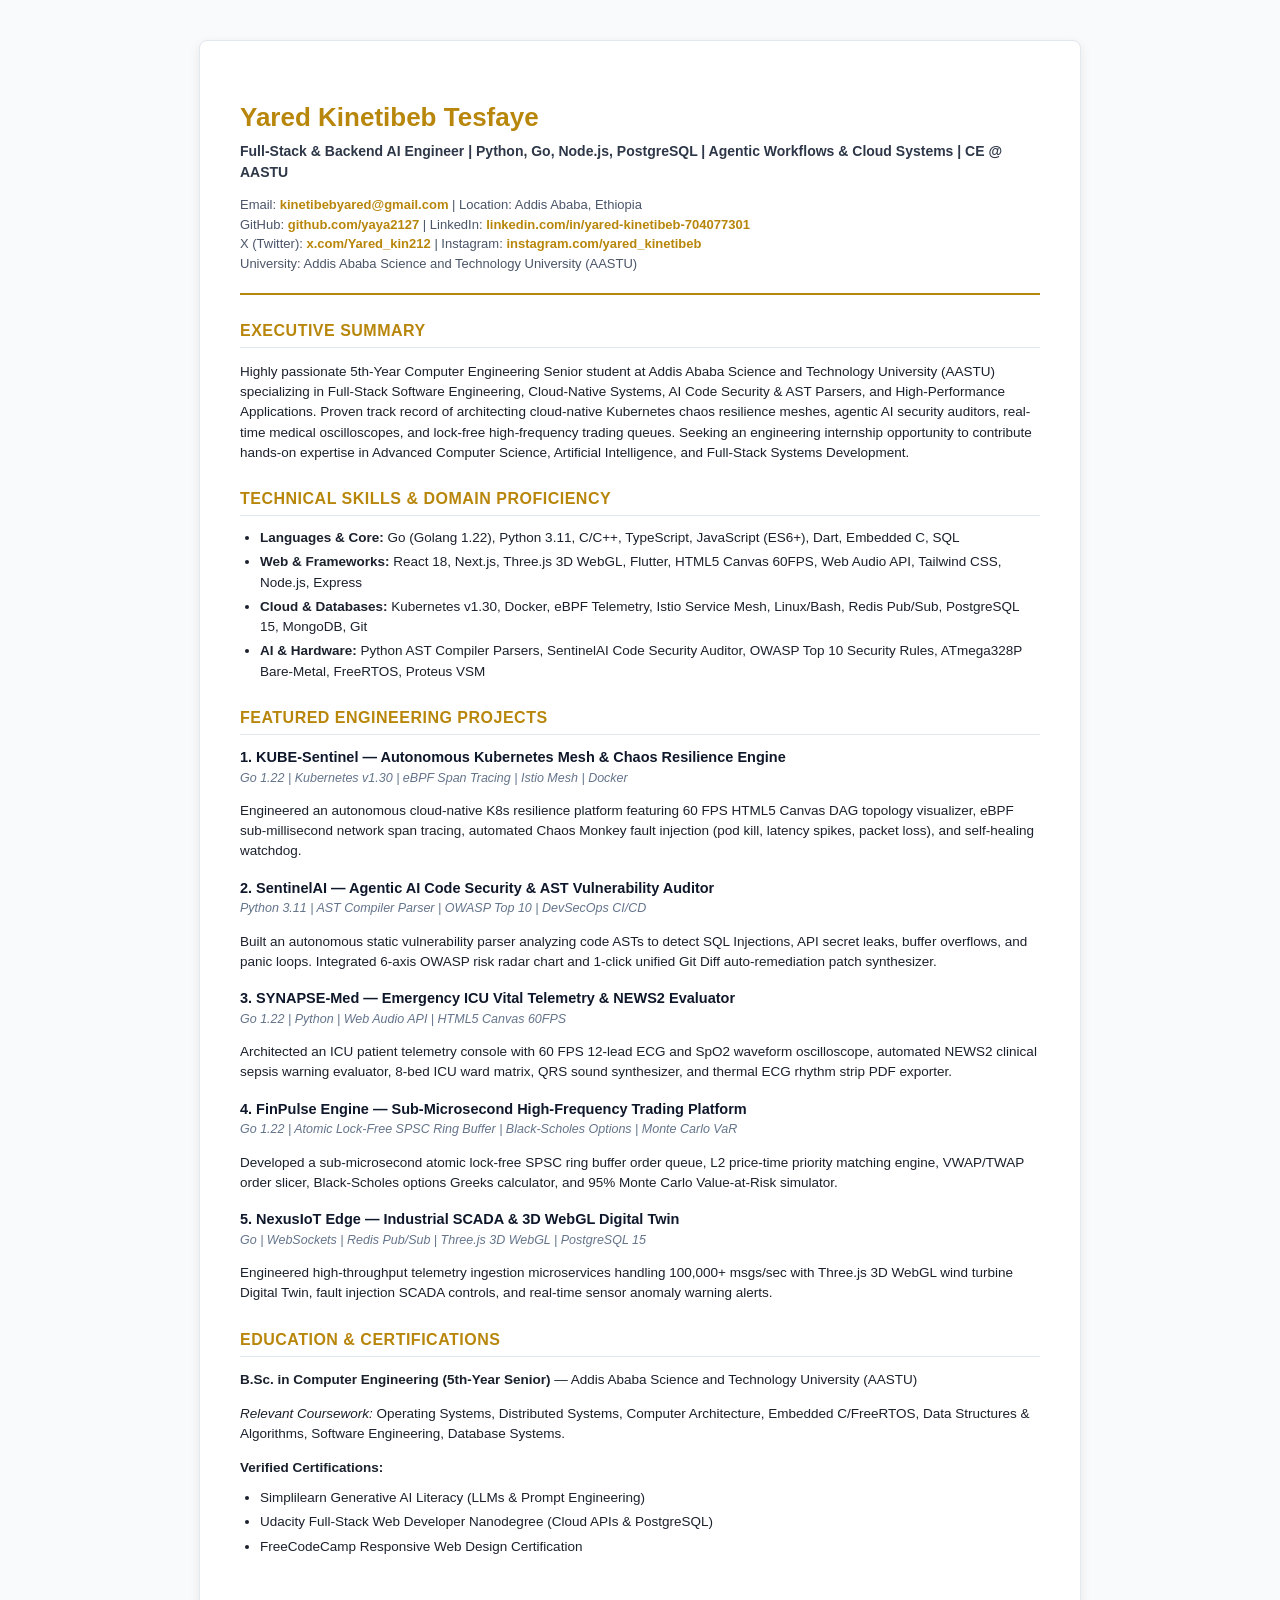
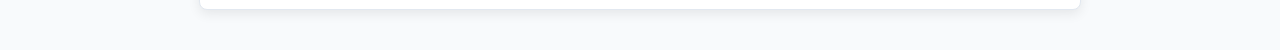
==== commit ff02b757: "feat(headline): synchronize profile header tagline with LinkedIn headline" ====
--- a/assets/docs/Yared_Kinetibeb_CV.html
+++ b/assets/docs/Yared_Kinetibeb_CV.html
@@ -23,7 +23,7 @@
 <body>
   <div class="cv-container">
     <h1>Yared Kinetibeb Tesfaye</h1>
-    <div class="subtitle">5th-Year Computer Engineering Senior | Full-Stack Software Engineer & AI Systems Developer</div>
+    <div class="subtitle">Full-Stack & Backend AI Engineer | Python, Go, Node.js, PostgreSQL | Agentic Workflows & Cloud Systems | CE @ AASTU</div>
     <div class="contact-info">
       Email: <a href="mailto:kinetibebyared@gmail.com">kinetibebyared@gmail.com</a> | Location: Addis Ababa, Ethiopia<br>
       GitHub: <a href="https://github.com/yaya2127" target="_blank">github.com/yaya2127</a> | LinkedIn: <a href="https://www.linkedin.com/in/yared-kinetibeb-704077301/" target="_blank">linkedin.com/in/yared-kinetibeb-704077301</a><br>
